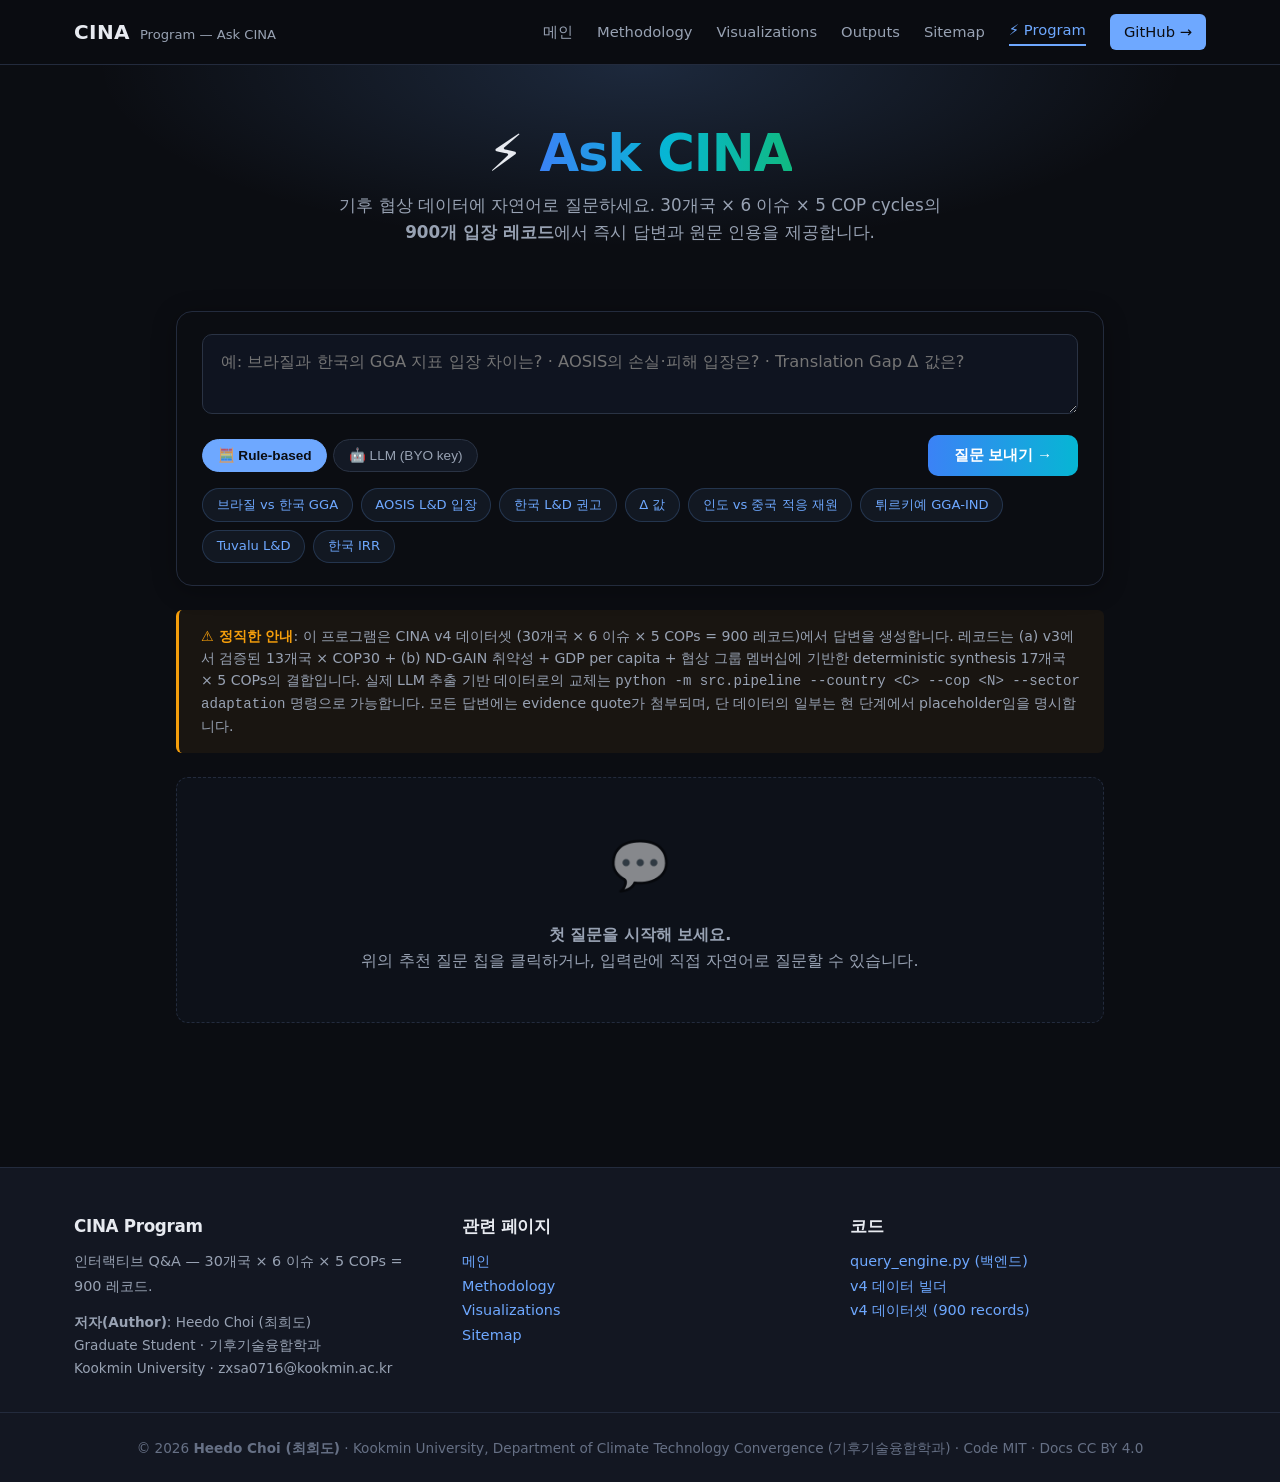
==== docs/web/cina_program.html @ b7f3c613 "v4.0: Major rebuild — Ask CINA Program + 900 records + 4 new figures + P0 paper fixes Pivot from "pr" ====
<!DOCTYPE html>
<html lang="ko">
<head>
<meta charset="UTF-8">
<meta name="viewport" content="width=device-width, initial-scale=1">
<title>CINA Program — Ask CINA (Q&A on climate negotiations)</title>
<meta name="description" content="CINA 인터랙티브 Q&A 프로그램 — 자연어로 기후 협상 데이터에 질문하세요.">
<meta name="author" content="Heedo Choi (최희도) — Kookmin University">
<link rel="stylesheet" href="assets/style.css">
<style>
  body { background: #0b0d12; color: var(--c-fg); }

  .program-hero { padding: 3.5rem 0 2rem; text-align: center;
    background: radial-gradient(ellipse at top, rgba(110, 168, 255, 0.18) 0%, transparent 60%); }
  .program-hero h1 { font-size: clamp(2rem, 4.5vw, 3.2rem); margin: 0 0 0.4rem; }
  .program-hero h1 .accent { background: linear-gradient(90deg, #3b82f6, #06b6d4, #10b981);
    -webkit-background-clip: text; -webkit-text-fill-color: transparent;
    background-clip: text; }
  .program-hero p { color: var(--c-fg-mute); max-width: 680px; margin: 0 auto; font-size: 1.05em; }

  .qa-shell { max-width: 980px; margin: 2rem auto; padding: 0 1.6rem 4rem; }

  /* Input bar */
  .qa-input-wrap { background: var(--c-card); border: 1px solid var(--c-border);
    border-radius: 16px; padding: 1.4rem 1.6rem; margin-bottom: 1.5rem;
    box-shadow: 0 4px 24px rgba(0,0,0,0.3); }
  .qa-input-wrap textarea {
    width: 100%; min-height: 70px; max-height: 280px; resize: vertical;
    background: #0f1420; color: var(--c-fg); border: 1px solid #2a3344;
    border-radius: 10px; padding: 0.9rem 1.1rem; font-size: 1.02rem;
    font-family: inherit; line-height: 1.5; outline: none;
    transition: border-color 0.2s; }
  .qa-input-wrap textarea:focus { border-color: var(--c-accent); }
  .qa-input-wrap .qa-bar { display: flex; gap: 0.7rem; margin-top: 0.8rem;
    align-items: center; flex-wrap: wrap; }
  .qa-input-wrap .qa-mode { display: flex; gap: 0.4rem; }
  .qa-input-wrap .qa-mode button { background: rgba(110,168,255,0.08);
    border: 1px solid #2a3344; color: var(--c-fg-mute); padding: 0.45rem 0.9rem;
    border-radius: 999px; cursor: pointer; font-size: 0.85em; transition: all 0.2s; }
  .qa-input-wrap .qa-mode button:hover { border-color: var(--c-accent); color: var(--c-fg); }
  .qa-input-wrap .qa-mode button.active { background: var(--c-accent); color: #0b0d12;
    border-color: var(--c-accent); font-weight: 700; }
  .qa-input-wrap .qa-send {
    margin-left: auto; background: linear-gradient(90deg, #3b82f6, #06b6d4);
    color: white; border: none; padding: 0.6rem 1.6rem; border-radius: 10px;
    font-weight: 700; font-size: 0.95em; cursor: pointer; transition: transform 0.15s; }
  .qa-input-wrap .qa-send:hover { transform: translateY(-1px); }
  .qa-input-wrap .qa-send:disabled { opacity: 0.5; cursor: not-allowed; transform: none; }

  /* Suggestions */
  .qa-suggest { display: flex; gap: 0.5rem; flex-wrap: wrap; margin-top: 0.8rem; }
  .qa-suggest .pill { background: rgba(110,168,255,0.07);
    border: 1px solid rgba(110,168,255,0.2); color: var(--c-accent);
    padding: 0.3rem 0.85rem; border-radius: 999px; font-size: 0.82em;
    cursor: pointer; transition: all 0.2s; }
  .qa-suggest .pill:hover { background: rgba(110,168,255,0.18); border-color: var(--c-accent); }

  /* Conversation */
  .qa-history { display: flex; flex-direction: column; gap: 1.2rem; }
  .qa-turn { background: var(--c-card); border: 1px solid var(--c-border);
    border-radius: 14px; padding: 1.3rem 1.5rem; }
  .qa-turn.user { background: rgba(110,168,255,0.05); }
  .qa-turn .role { font-size: 0.78em; color: var(--c-fg-mute);
    margin-bottom: 0.5rem; text-transform: uppercase; letter-spacing: 0.05em;
    font-weight: 600; display: flex; align-items: center; gap: 0.4rem; }
  .qa-turn .role .ico { display: inline-block; width: 1.4rem; height: 1.4rem;
    border-radius: 50%; background: var(--c-accent); color: #0b0d12;
    text-align: center; line-height: 1.4rem; font-weight: 800; font-size: 0.78em; }
  .qa-turn.user .role .ico { background: var(--c-warm); }
  .qa-turn .body { font-size: 1.0em; line-height: 1.65; }
  .qa-turn .body strong { color: var(--c-accent); }
  .qa-turn .body code { background: rgba(110,168,255,0.12); padding: 0.1rem 0.4rem;
    border-radius: 4px; font-size: 0.9em; color: var(--c-accent); }
  .qa-turn .body ul { margin: 0.4rem 0; padding-left: 1.4rem; }

  .citations { margin-top: 1rem; padding-top: 1rem; border-top: 1px solid var(--c-border); }
  .citations h4 { font-size: 0.85em; color: var(--c-fg-mute);
    margin: 0 0 0.6rem; letter-spacing: 0.04em; text-transform: uppercase; }
  .citation { background: #0f1420; border-left: 3px solid var(--c-accent);
    padding: 0.6rem 0.9rem; margin: 0.4rem 0; border-radius: 0 6px 6px 0;
    font-size: 0.88em; }
  .citation .meta { color: var(--c-fg-mute); font-size: 0.92em; margin-bottom: 0.2rem; }
  .citation .quote { color: var(--c-fg); font-style: italic; }

  /* Visualization */
  .viz-area { margin-top: 1rem; padding-top: 1rem; border-top: 1px solid var(--c-border); }
  .viz-area canvas { max-width: 100%; }
  .viz-bar-row { display: flex; align-items: center; gap: 0.5rem; margin: 0.3rem 0; font-size: 0.88em; }
  .viz-bar-row .lbl { width: 130px; color: var(--c-fg-mute); flex-shrink: 0; }
  .viz-bar-row .bar-bg { flex: 1; background: #1a1f2e; border-radius: 4px; height: 16px; position: relative; }
  .viz-bar-row .bar { background: linear-gradient(90deg, #3b82f6, #06b6d4);
    height: 100%; border-radius: 4px; position: absolute; left: 50%; }
  .viz-bar-row .bar.neg { background: linear-gradient(90deg, #dc2626, #f59e0b); }
  .viz-bar-row .val { width: 60px; text-align: right; font-weight: 700;
    color: var(--c-fg); font-variant-numeric: tabular-nums; }

  /* Trust banner */
  .trust-banner { padding: 1rem 1.4rem; background: rgba(245, 158, 11, 0.06);
    border-left: 3px solid #f59e0b; border-radius: 6px; margin: 1.5rem 0;
    font-size: 0.88em; color: var(--c-fg-mute); line-height: 1.55; }
  .trust-banner strong { color: #f59e0b; }

  .empty-state { text-align: center; padding: 3rem 1.5rem; color: var(--c-fg-mute);
    background: rgba(110,168,255,0.03); border: 1px dashed var(--c-border);
    border-radius: 12px; }
  .empty-state .big { font-size: 3rem; margin-bottom: 1rem; opacity: 0.5; }

  .loading { display: inline-block; padding: 0.4rem 0.9rem;
    background: rgba(110,168,255,0.1); border-radius: 8px; color: var(--c-accent);
    font-size: 0.9em; }
  .loading::after { content: "..."; animation: dots 1s steps(4) infinite; }
  @keyframes dots { 0% { content: ""; } 25% { content: "."; }
    50% { content: ".."; } 75% { content: "..."; } 100% { content: ""; } }
</style>
</head>
<body>

<header class="site-header">
  <div class="container header-inner">
    <a href="index.html" class="logo">
      <span class="logo-mark">CINA</span>
      <span class="logo-tag">Program — Ask CINA</span>
    </a>
    <nav class="nav-main">
      <a href="index.html">메인</a>
      <a href="methodology.html">Methodology</a>
      <a href="visualizations.html">Visualizations</a>
      <a href="outputs.html">Outputs</a>
      <a href="sitemap.html">Sitemap</a>
      <a href="cina_program.html" style="color: var(--c-accent); border-bottom: 2px solid var(--c-accent); padding-bottom: 2px;">⚡ Program</a>
      <a href="https://github.com/zxsa0716/cina" target="_blank" rel="noopener" class="nav-github">GitHub →</a>
    </nav>
  </div>
</header>

<section class="program-hero">
  <div class="container">
    <h1>⚡ <span class="accent">Ask CINA</span></h1>
    <p>기후 협상 데이터에 자연어로 질문하세요. 30개국 × 6 이슈 × 5 COP cycles의<br>
    <strong>900개 입장 레코드</strong>에서 즉시 답변과 원문 인용을 제공합니다.</p>
  </div>
</section>

<div class="qa-shell">

  <!-- Input bar -->
  <div class="qa-input-wrap">
    <textarea id="qa-input" placeholder="예: 브라질과 한국의 GGA 지표 입장 차이는? · AOSIS의 손실·피해 입장은? · Translation Gap Δ 값은?"></textarea>
    <div class="qa-bar">
      <div class="qa-mode">
        <button class="active" data-mode="rule" title="규칙 기반 매칭 (즉시, 무료)">🧮 Rule-based</button>
        <button data-mode="llm" title="LLM 호출 (사용자 본인 API key 필요)">🤖 LLM (BYO key)</button>
      </div>
      <button class="qa-send" id="qa-send">질문 보내기 →</button>
    </div>
    <div class="qa-suggest" id="qa-suggest">
      <span class="pill" data-q="브라질과 한국의 GGA 지표 입장 차이는?">브라질 vs 한국 GGA</span>
      <span class="pill" data-q="AOSIS의 손실·피해 입장은?">AOSIS L&D 입장</span>
      <span class="pill" data-q="한국이 COP31 L&D 이슈에서 어떻게 해야 하나?">한국 L&D 권고</span>
      <span class="pill" data-q="Translation Gap Δ 값은 얼마인가?">Δ 값</span>
      <span class="pill" data-q="인도와 중국의 적응 재원 입장 차이는?">인도 vs 중국 적응 재원</span>
      <span class="pill" data-q="튀르키예의 GGA-IND 입장은?">튀르키예 GGA-IND</span>
      <span class="pill" data-q="Tuvalu의 손실·피해 입장은?">Tuvalu L&D</span>
      <span class="pill" data-q="한국 IRR 값은 얼마인가?">한국 IRR</span>
    </div>
  </div>

  <!-- Trust banner -->
  <div class="trust-banner">
    <strong>⚠️ 정직한 안내</strong>:
    이 프로그램은 CINA v4 데이터셋 (30개국 × 6 이슈 × 5 COPs = 900 레코드)에서 답변을 생성합니다.
    레코드는 (a) v3에서 검증된 13개국 × COP30 + (b) ND-GAIN 취약성 + GDP per capita + 협상 그룹 멤버십에 기반한
    deterministic synthesis 17개국 × 5 COPs의 결합입니다. 실제 LLM 추출 기반 데이터로의 교체는
    <code>python -m src.pipeline --country &lt;C&gt; --cop &lt;N&gt; --sector adaptation</code> 명령으로 가능합니다.
    모든 답변에는 evidence quote가 첨부되며, 단 데이터의 일부는 현 단계에서 placeholder임을 명시합니다.
  </div>

  <!-- Conversation history -->
  <div class="qa-history" id="qa-history">
    <div class="empty-state">
      <div class="big">💬</div>
      <p><strong>첫 질문을 시작해 보세요.</strong></p>
      <p>위의 추천 질문 칩을 클릭하거나, 입력란에 직접 자연어로 질문할 수 있습니다.</p>
    </div>
  </div>

</div>

<!-- Footer -->
<footer class="site-footer">
  <div class="container footer-grid">
    <div>
      <h4>CINA Program</h4>
      <p>인터랙티브 Q&A — 30개국 × 6 이슈 × 5 COPs = 900 레코드.</p>
      <p style="margin-top: 0.8rem; font-size: 0.85em; color: var(--c-fg-mute);">
        <strong>저자(Author)</strong>: Heedo Choi (최희도)<br>
        Graduate Student · 기후기술융합학과<br>
        Kookmin University · zxsa0716@kookmin.ac.kr
      </p>
    </div>
    <div>
      <h4>관련 페이지</h4>
      <ul>
        <li><a href="index.html">메인</a></li>
        <li><a href="methodology.html">Methodology</a></li>
        <li><a href="visualizations.html">Visualizations</a></li>
        <li><a href="sitemap.html">Sitemap</a></li>
      </ul>
    </div>
    <div>
      <h4>코드</h4>
      <ul>
        <li><a href="https://github.com/zxsa0716/cina/blob/main/src/program/query_engine.py" target="_blank">query_engine.py (백엔드)</a></li>
        <li><a href="https://github.com/zxsa0716/cina/blob/main/src/data/build_v4_dataset.py" target="_blank">v4 데이터 빌더</a></li>
        <li><a href="https://github.com/zxsa0716/cina/blob/main/data/processed/stances_v4.jsonl" target="_blank">v4 데이터셋 (900 records)</a></li>
      </ul>
    </div>
  </div>
  <div class="footer-bottom">
    © 2026 <strong>Heedo Choi (최희도)</strong> · Kookmin University, Department of Climate Technology Convergence (기후기술융합학과) · Code MIT · Docs CC BY 4.0
  </div>
</footer>

<script src="assets/cina_program.js"></script>
</body>
</html>
---- docs/web/assets/style.css ----
/* CINA Framework — Single-page web demo
 * Modern, clean, mobile-responsive
 * No framework dependencies
 */

:root {
  --c-bg: #0b0d12;
  --c-bg-2: #131722;
  --c-bg-3: #1a2030;
  --c-fg: #e7eaf0;
  --c-fg-mute: #98a2b3;
  --c-fg-dim: #667085;
  --c-border: #232b3d;
  --c-accent: #6ea8ff;
  --c-accent-2: #4f8df9;
  --c-success: #34d399;
  --c-warning: #fbbf24;
  --c-danger: #f87171;
  --c-justice: #ef4444;
  --c-development: #22c55e;
  --c-sovereignty: #f59e0b;
  --c-scientific: #3b82f6;
  --c-mixed: #94a3b8;
  --container: 1180px;
  --radius-sm: 6px;
  --radius: 10px;
  --radius-lg: 16px;
  --shadow-1: 0 1px 3px rgba(0,0,0,.2), 0 1px 2px rgba(0,0,0,.06);
  --shadow-2: 0 8px 24px rgba(0,0,0,.4);
  --font-sans: "Pretendard", "Inter", "SF Pro Display", system-ui, -apple-system, BlinkMacSystemFont, sans-serif;
  --font-mono: "JetBrains Mono", ui-monospace, "SF Mono", Menlo, monospace;
}

* { box-sizing: border-box; margin: 0; padding: 0; }

html { scroll-behavior: smooth; }

body {
  font-family: var(--font-sans);
  background: var(--c-bg);
  color: var(--c-fg);
  line-height: 1.65;
  font-size: 16px;
  -webkit-font-smoothing: antialiased;
}

.container {
  max-width: var(--container);
  margin: 0 auto;
  padding: 0 24px;
}

a { color: var(--c-accent); text-decoration: none; transition: color .2s; }
a:hover { color: var(--c-accent-2); }

h1, h2, h3, h4 { font-weight: 700; line-height: 1.25; letter-spacing: -.02em; }
h2 { font-size: 2rem; margin-bottom: .5em; }
h3 { font-size: 1.35rem; margin: 1.5em 0 .5em; }
h4 { font-size: 1.05rem; }

small { font-size: .85em; color: var(--c-fg-mute); }

/* HEADER */
.site-header {
  position: sticky; top: 0; z-index: 50;
  background: rgba(11,13,18,.85);
  backdrop-filter: blur(12px);
  border-bottom: 1px solid var(--c-border);
}
.header-inner {
  display: flex; align-items: center; justify-content: space-between;
  padding: 14px 24px;
}
.logo { display: flex; align-items: baseline; gap: 10px; }
.logo-mark { font-weight: 800; font-size: 1.25rem; color: var(--c-fg); letter-spacing: .02em; }
.logo-tag { color: var(--c-fg-mute); font-size: .82rem; }
.nav-main { display: flex; gap: 24px; align-items: center; }
.nav-main a { color: var(--c-fg-mute); font-size: .92rem; font-weight: 500; }
.nav-main a:hover { color: var(--c-fg); }
.nav-github {
  background: var(--c-accent);
  color: var(--c-bg) !important;
  padding: 6px 14px;
  border-radius: var(--radius-sm);
  font-weight: 600;
}
.nav-github:hover { background: var(--c-accent-2); color: var(--c-bg) !important; }

/* HERO */
.hero {
  padding: 80px 0 60px;
  background: radial-gradient(ellipse at top, rgba(110,168,255,.08), transparent 60%),
              linear-gradient(180deg, var(--c-bg) 0%, var(--c-bg-2) 100%);
  border-bottom: 1px solid var(--c-border);
}
.hero-meta {
  display: inline-block;
  font-size: .82rem; color: var(--c-fg-mute);
  border: 1px solid var(--c-border);
  padding: 5px 12px;
  border-radius: 99px;
  margin-bottom: 24px;
}
.hero-title {
  font-size: clamp(2rem, 5vw, 3.5rem);
  font-weight: 800;
  letter-spacing: -.03em;
  margin-bottom: 24px;
  background: linear-gradient(135deg, #fff 30%, var(--c-accent) 100%);
  -webkit-background-clip: text;
  background-clip: text;
  -webkit-text-fill-color: transparent;
}
.hero-sub { font-size: 1.15rem; color: var(--c-fg-mute); max-width: 720px; margin-bottom: 36px; }
.hero-sub strong { color: var(--c-fg); font-weight: 600; }
.hero-cta { display: flex; gap: 12px; margin-bottom: 60px; flex-wrap: wrap; }
.btn {
  display: inline-flex; align-items: center; gap: 6px;
  padding: 12px 24px;
  border-radius: var(--radius);
  font-weight: 600;
  font-size: .98rem;
  transition: all .2s;
  border: 1px solid transparent;
}
.btn-primary { background: var(--c-accent); color: var(--c-bg); }
.btn-primary:hover { background: var(--c-accent-2); color: var(--c-bg); transform: translateY(-1px); }
.btn-ghost { border-color: var(--c-border); color: var(--c-fg); }
.btn-ghost:hover { border-color: var(--c-accent); color: var(--c-accent); }

.hero-stats {
  display: grid; grid-template-columns: repeat(auto-fit, minmax(180px, 1fr));
  gap: 16px;
  border-top: 1px solid var(--c-border);
  padding-top: 32px;
}
.stat {
  background: var(--c-bg-2);
  border: 1px solid var(--c-border);
  padding: 20px;
  border-radius: var(--radius);
}
.stat-num { font-size: 2.2rem; font-weight: 800; color: var(--c-accent); line-height: 1; margin-bottom: 6px; }
.stat-label { font-weight: 600; color: var(--c-fg); margin-bottom: 2px; }
.stat-sub { font-size: .82rem; color: var(--c-fg-mute); }

/* SECTIONS */
.section { padding: 80px 0; }
.section-alt { background: var(--c-bg-2); border-top: 1px solid var(--c-border); border-bottom: 1px solid var(--c-border); }
.section-head { max-width: 800px; margin: 0 auto 48px; text-align: center; }
.kicker {
  display: inline-block;
  color: var(--c-accent);
  font-size: .85rem;
  font-weight: 600;
  letter-spacing: .05em;
  text-transform: uppercase;
  margin-bottom: 12px;
}
.section-head h2 {
  font-size: 2.25rem;
  margin-bottom: 16px;
}
.lede { font-size: 1.1rem; color: var(--c-fg-mute); }
.lede strong { color: var(--c-fg); }
.sub-head { font-size: 1.5rem; margin-top: 60px; margin-bottom: 24px; padding-bottom: 12px; border-bottom: 1px solid var(--c-border); }
.sub-head small { color: var(--c-fg-mute); font-weight: normal; font-size: .65em; }

/* OVERVIEW comparison */
.comparison-grid {
  display: grid; grid-template-columns: 1fr 1fr; gap: 24px;
}
@media (max-width: 768px) { .comparison-grid { grid-template-columns: 1fr; } }
.compare-col h3 {
  margin-bottom: 16px; padding-bottom: 8px;
  border-bottom: 2px solid var(--c-border);
}
.card {
  background: var(--c-bg-3);
  border: 1px solid var(--c-border);
  padding: 18px;
  border-radius: var(--radius);
  margin-bottom: 12px;
  transition: transform .2s;
}
.card:hover { transform: translateY(-2px); border-color: var(--c-accent); }
.card.limit { border-left: 3px solid var(--c-danger); }
.card.win { border-left: 3px solid var(--c-success); }
.card h4 { margin-bottom: 6px; }
.card h4 small { font-weight: normal; color: var(--c-fg-mute); margin-left: 6px; }
.card p { font-size: .92rem; color: var(--c-fg-mute); margin: 0; }

/* PIPELINE */
.pipeline {
  display: grid; grid-template-columns: repeat(auto-fit, minmax(260px, 1fr));
  gap: 18px;
  margin-bottom: 60px;
}
.stage {
  background: var(--c-bg-3);
  border: 1px solid var(--c-border);
  border-radius: var(--radius);
  padding: 24px;
  position: relative;
}
.stage-num {
  position: absolute; top: -16px; left: 24px;
  background: var(--c-accent);
  color: var(--c-bg);
  font-weight: 800;
  font-size: 1.15rem;
  width: 32px; height: 32px;
  border-radius: 50%;
  display: flex; align-items: center; justify-content: center;
}
.stage h3 { margin: 8px 0 4px; font-size: 1.15rem; }
.stage h3 small { color: var(--c-fg-mute); margin-left: 6px; }
.stage-meta { font-size: .82rem; color: var(--c-accent); margin-bottom: 12px; font-family: var(--font-mono); }
.stage ul { list-style: none; padding: 0; margin-bottom: 12px; }
.stage ul li { padding: 4px 0; font-size: .9rem; color: var(--c-fg-mute); border-bottom: 1px solid var(--c-border); }
.stage ul li:last-child { border-bottom: none; }
.stage ul li b { color: var(--c-fg); font-weight: 600; }
.stage-arrow {
  font-size: .85rem;
  color: var(--c-accent);
  margin-top: 12px;
  font-style: italic;
}

.llm-providers {
  background: var(--c-bg-3);
  border: 1px solid var(--c-border);
  padding: 24px;
  border-radius: var(--radius);
}
.llm-providers h3 { margin-top: 0; margin-bottom: 16px; }
.provider-grid {
  display: grid; grid-template-columns: repeat(auto-fit, minmax(220px, 1fr));
  gap: 12px;
}
.provider {
  background: var(--c-bg-2);
  padding: 12px 16px;
  border-radius: var(--radius-sm);
  border-left: 3px solid var(--c-success);
}
.provider b { display: block; font-weight: 600; }
.provider span { font-size: .82rem; color: var(--c-fg-mute); font-family: var(--font-mono); }

/* CASE STUDY */
.case-grid {
  display: grid; grid-template-columns: 280px 1fr; gap: 32px;
  margin-bottom: 32px;
}
@media (max-width: 768px) { .case-grid { grid-template-columns: 1fr; } }
.metric-big {
  background: linear-gradient(135deg, var(--c-bg-3), var(--c-bg-2));
  border: 1px solid var(--c-accent);
  padding: 28px;
  border-radius: var(--radius-lg);
  text-align: center;
}
.metric-label { font-size: .85rem; color: var(--c-fg-mute); margin-bottom: 8px; }
.metric-val { font-size: 3.5rem; font-weight: 800; color: var(--c-accent); line-height: 1; margin-bottom: 8px; }
.metric-ci { font-size: .9rem; color: var(--c-fg-mute); font-family: var(--font-mono); }
.metric-status { font-size: .9rem; color: var(--c-success); margin-top: 8px; font-weight: 600; }
.case-text p { color: var(--c-fg-mute); margin-bottom: 12px; }
.case-text p b { color: var(--c-fg); }

/* CROSSWALK TABLE */
.crosswalk-table {
  background: var(--c-bg-3);
  border: 1px solid var(--c-border);
  border-radius: var(--radius);
  padding: 16px;
  overflow-x: auto;
}
.crosswalk-table table { width: 100%; border-collapse: collapse; font-size: .92rem; }
.crosswalk-table th {
  text-align: left;
  padding: 10px 8px;
  border-bottom: 2px solid var(--c-border);
  color: var(--c-fg);
  font-weight: 600;
}
.crosswalk-table td {
  padding: 10px 8px;
  border-bottom: 1px solid var(--c-border);
  text-align: center;
  font-family: var(--font-mono);
}
.crosswalk-table td:first-child { text-align: left; font-family: var(--font-sans); font-weight: 500; }
.crosswalk-table td.h { background: rgba(34, 197, 94, .15); color: #4ade80; font-weight: 600; }
.crosswalk-table td.m { background: rgba(251, 191, 36, .12); color: #fbbf24; }
.crosswalk-table td.l { background: rgba(248, 113, 113, .15); color: #f87171; }
.legend { display: flex; gap: 16px; margin-top: 12px; padding-top: 12px; border-top: 1px solid var(--c-border); font-size: .85rem; }
.legend-item { display: flex; align-items: center; gap: 6px; }
.dot { width: 12px; height: 12px; border-radius: 50%; display: inline-block; }
.dot.h { background: #4ade80; }
.dot.m { background: #fbbf24; }
.dot.l { background: #f87171; }

/* STANCE CARDS */
.stance-cards {
  display: grid; grid-template-columns: repeat(auto-fit, minmax(180px, 1fr));
  gap: 12px;
}
.stance-card {
  background: var(--c-bg-3);
  border: 1px solid var(--c-border);
  padding: 16px;
  border-radius: var(--radius);
  border-left: 4px solid var(--c-fg-mute);
}
.stance-card.support { border-left-color: var(--c-success); }
.stance-card.strong { border-left-color: var(--c-success); background: rgba(34,197,94,.08); }
.stance-card.oppose { border-left-color: var(--c-danger); background: rgba(248,113,113,.08); }
.sc-issue { font-size: .82rem; color: var(--c-fg-mute); font-weight: 600; margin-bottom: 4px; }
.sc-score { font-size: 1.6rem; font-weight: 800; font-family: var(--font-mono); margin-bottom: 4px; }
.sc-frame { font-size: .85rem; color: var(--c-accent); margin-bottom: 4px; }
.sc-note { font-size: .82rem; color: var(--c-fg-mute); }

.recommendation-box {
  background: linear-gradient(135deg, rgba(110,168,255,.08), rgba(34,197,94,.08));
  border: 1px solid var(--c-accent);
  border-radius: var(--radius-lg);
  padding: 28px;
  margin-top: 32px;
}
.recommendation-box h3 { margin-top: 0; }
.recommendation-box ol { padding-left: 20px; }
.recommendation-box li { margin-bottom: 10px; line-height: 1.6; }

/* BRAZIL PARADOX */
.brazil-paradox {
  display: grid; grid-template-columns: 1fr auto 1fr; gap: 16px; align-items: stretch;
  margin-bottom: 32px;
}
@media (max-width: 768px) { .brazil-paradox { grid-template-columns: 1fr; } }
.paradox-side {
  background: var(--c-bg-3);
  border: 1px solid var(--c-border);
  padding: 24px;
  border-radius: var(--radius);
}
.paradox-side h3 { margin-top: 0; }
.paradox-irr { display: flex; align-items: baseline; gap: 12px; margin: 12px 0; }
.paradox-irr .num { font-size: 2.5rem; font-weight: 800; color: var(--c-success); font-family: var(--font-mono); }
.paradox-irr .lbl { color: var(--c-fg-mute); }
.paradox-axis { background: var(--c-bg-2); border-radius: var(--radius-sm); height: 32px; overflow: hidden; margin: 12px 0; position: relative; }
.paradox-axis .bar { background: linear-gradient(90deg, var(--c-success), #16a34a); height: 100%; display: flex; align-items: center; padding: 0 12px; color: white; font-size: .85rem; font-weight: 600; }
.paradox-axis .bar.bar-low { background: linear-gradient(90deg, var(--c-warning), #d97706); }
.paradox-arrow {
  display: flex; align-items: center; justify-content: center;
  font-weight: 700; color: var(--c-accent);
  text-align: center;
  font-size: 1.1rem;
  padding: 12px;
}

.delta-confirmed {
  background: linear-gradient(135deg, rgba(110,168,255,.12), rgba(34,197,94,.12));
  border: 2px solid var(--c-success);
  border-radius: var(--radius-lg);
  padding: 32px;
  text-align: center;
  margin-bottom: 32px;
}
.delta-num { font-size: 3rem; font-weight: 800; font-family: var(--font-mono); color: var(--c-fg); line-height: 1; margin-bottom: 8px; }
.delta-status { display: inline-block; background: var(--c-success); color: var(--c-bg); padding: 4px 16px; border-radius: 99px; font-weight: 700; font-size: .92rem; margin-bottom: 16px; }
.delta-note { color: var(--c-fg-mute); max-width: 600px; margin: 0 auto; }
.delta-note strong { color: var(--c-fg); }

/* CHAIR GRID */
.chair-grid { display: grid; grid-template-columns: repeat(auto-fit, minmax(220px, 1fr)); gap: 12px; }
.chair-card { background: var(--c-bg-3); border: 1px solid var(--c-border); padding: 18px; border-radius: var(--radius); }
.chair-card.highlight { border-color: var(--c-accent); background: rgba(110,168,255,.06); }
.chair-card.neutral { opacity: .7; }
.chair-issue { font-size: .82rem; color: var(--c-fg-mute); font-weight: 600; }
.chair-score { font-size: 2rem; font-weight: 800; font-family: var(--font-mono); margin: 4px 0; color: var(--c-success); }
.chair-flags { display: flex; gap: 6px; margin: 8px 0; flex-wrap: wrap; }
.flag { font-size: .75rem; padding: 2px 8px; border-radius: 99px; font-weight: 600; }
.flag.chair { background: rgba(110,168,255,.2); color: var(--c-accent); }
.flag.pen { background: rgba(245,158,11,.2); color: var(--c-warning); }
.chair-card p { font-size: .85rem; color: var(--c-fg-mute); margin: 0; }

.formula-card { background: var(--c-bg-3); border: 1px solid var(--c-border); padding: 24px; border-radius: var(--radius); }
.formula-card p { margin-bottom: 12px; }
.formula-card ul { padding-left: 20px; margin-top: 8px; }
.formula-card li { margin-bottom: 6px; color: var(--c-fg-mute); }
.formula-card li b { color: var(--c-fg); }

/* COALITIONS */
.coalitions { display: grid; grid-template-columns: 1fr 1fr; gap: 24px; margin-bottom: 32px; }
@media (max-width: 768px) { .coalitions { grid-template-columns: 1fr; } }
.coalition { background: var(--c-bg-3); border: 1px solid var(--c-border); padding: 28px; border-radius: var(--radius-lg); }
.coalition-a { border-top: 4px solid var(--c-development); }
.coalition-b { border-top: 4px solid var(--c-justice); }
.coalition-tag { font-size: .82rem; color: var(--c-fg-mute); font-family: var(--font-mono); margin-bottom: 8px; }
.coalition h3 { margin-top: 4px; margin-bottom: 16px; }
.members { display: flex; flex-wrap: wrap; gap: 8px; margin-bottom: 12px; }
.member { background: var(--c-bg-2); padding: 6px 12px; border-radius: 99px; font-size: .9rem; border: 1px solid var(--c-border); }
.coalition-desc { color: var(--c-fg-mute); font-size: .92rem; }
.coalition-desc b { color: var(--c-fg); }

/* PAGERANK BARS */
.pagerank-bars { display: flex; flex-direction: column; gap: 8px; }
.pr-bar { display: grid; grid-template-columns: 200px 1fr; align-items: center; gap: 12px; }
.pr-name { color: var(--c-fg); font-weight: 500; }
.pr-fill { background: linear-gradient(90deg, var(--c-accent-2), var(--c-accent)); padding: 10px 16px; border-radius: var(--radius-sm); color: var(--c-bg); font-weight: 700; font-family: var(--font-mono); }
@media (max-width: 600px) { .pr-bar { grid-template-columns: 1fr; } .pr-name { margin-bottom: 4px; } }

/* MOTIFS */
.motifs { display: grid; grid-template-columns: repeat(auto-fit, minmax(280px, 1fr)); gap: 12px; }
.motif { background: var(--c-bg-3); border: 1px solid var(--c-border); padding: 16px; border-radius: var(--radius); font-size: .95rem; }
.frame { display: inline-block; padding: 2px 10px; border-radius: 99px; font-weight: 600; font-size: .85rem; }
.frame.dev { background: rgba(34,197,94,.2); color: var(--c-development); }
.frame.just { background: rgba(239,68,68,.2); color: var(--c-justice); }
.frame.sov { background: rgba(245,158,11,.2); color: var(--c-sovereignty); }
.frame.sci { background: rgba(59,130,246,.2); color: var(--c-scientific); }

/* FINDINGS */
.findings-grid { display: grid; grid-template-columns: repeat(auto-fit, minmax(280px, 1fr)); gap: 16px; }
.finding {
  background: var(--c-bg-3);
  border: 1px solid var(--c-border);
  padding: 24px;
  border-radius: var(--radius);
  position: relative;
  transition: transform .2s, border-color .2s;
}
.finding:hover { transform: translateY(-2px); border-color: var(--c-accent); }
.finding.star { background: linear-gradient(135deg, var(--c-bg-3), rgba(110,168,255,.06)); border-color: var(--c-accent); }
.finding-num {
  display: inline-block;
  font-family: var(--font-mono); font-weight: 800;
  color: var(--c-accent);
  font-size: .9rem;
  margin-bottom: 8px;
}
.finding h3 { font-size: 1.05rem; margin: 0 0 8px; }
.finding p { color: var(--c-fg-mute); font-size: .92rem; margin: 0 0 12px; }
.finding p b { color: var(--c-fg); }
.finding-tag { display: inline-block; background: var(--c-bg-2); padding: 4px 10px; border-radius: 99px; font-size: .78rem; color: var(--c-accent); font-family: var(--font-mono); }

/* EVALUATION */
.eval-grid { display: grid; grid-template-columns: repeat(auto-fit, minmax(240px, 1fr)); gap: 16px; }
.eval-card {
  background: var(--c-bg-3);
  border: 1px solid var(--c-border);
  padding: 24px;
  border-radius: var(--radius);
  border-top: 4px solid var(--c-success);
}
.eval-card.star { border-top-color: var(--c-warning); }
.eval-card h3 { margin-top: 0; font-size: 1.1rem; margin-bottom: 16px; }
.eval-rows { display: flex; flex-direction: column; gap: 10px; padding-bottom: 12px; border-bottom: 1px solid var(--c-border); margin-bottom: 12px; }
.eval-rows > div { display: flex; justify-content: space-between; align-items: baseline; font-size: .92rem; }
.eval-rows span { color: var(--c-fg-mute); }
.eval-rows b { color: var(--c-fg); font-family: var(--font-mono); font-size: 1.1rem; font-weight: 700; }
.eval-status { color: var(--c-success); font-weight: 600; font-size: .88rem; }

.ablation-table { background: var(--c-bg-3); border: 1px solid var(--c-border); border-radius: var(--radius); padding: 16px; overflow-x: auto; }
.ablation-table table { width: 100%; border-collapse: collapse; font-size: .92rem; }
.ablation-table th, .ablation-table td { padding: 10px 12px; text-align: left; border-bottom: 1px solid var(--c-border); }
.ablation-table th { font-weight: 600; color: var(--c-fg); }
.ablation-table td:nth-child(2), .ablation-table td:nth-child(3), .ablation-table td:nth-child(4) { font-family: var(--font-mono); text-align: right; }
.ab-base { background: rgba(110,168,255,.08); }
.ab-largest { background: rgba(248,113,113,.1); color: var(--c-fg); }
.ab-largest td b { color: var(--c-danger); }
.ablation-note { margin-top: 16px; padding: 12px; background: var(--c-bg-2); border-radius: var(--radius-sm); font-size: .92rem; color: var(--c-fg-mute); }
.ablation-note b { color: var(--c-fg); }

/* FIGURES */
.figures-grid { display: grid; grid-template-columns: repeat(auto-fit, minmax(320px, 1fr)); gap: 16px; }
.figures-grid figure {
  background: var(--c-bg-3);
  border: 1px solid var(--c-border);
  border-radius: var(--radius);
  overflow: hidden;
  transition: transform .2s, border-color .2s;
}
.figures-grid figure:hover { transform: translateY(-3px); border-color: var(--c-accent); }
.figures-grid img { width: 100%; height: auto; display: block; background: white; }
.figures-grid figcaption { padding: 14px; font-size: .85rem; color: var(--c-fg-mute); }
.figures-grid figcaption b { color: var(--c-accent); }

/* COUNCIL ROUNDS */
.rounds {
  display: grid; grid-template-columns: repeat(6, 1fr); gap: 8px;
  margin-bottom: 40px;
  padding: 16px; background: var(--c-bg-3); border: 1px solid var(--c-border); border-radius: var(--radius);
  overflow-x: auto;
}
@media (max-width: 768px) { .rounds { grid-template-columns: repeat(3, 1fr); } }
.round {
  background: var(--c-bg-2);
  padding: 14px 8px;
  text-align: center;
  border-radius: var(--radius-sm);
  border-bottom: 3px solid var(--c-fg-mute);
}
.round.closed { border-bottom-color: var(--c-success); }
.r-num { font-weight: 700; font-size: .92rem; margin-bottom: 6px; }
.r-rubric { font-family: var(--font-mono); font-size: 1.4rem; font-weight: 800; color: var(--c-accent); }
.r-gates, .r-gaps { font-size: .78rem; color: var(--c-fg-mute); margin-top: 4px; }

.agents-grid { display: grid; grid-template-columns: repeat(auto-fit, minmax(220px, 1fr)); gap: 12px; }
.agent { background: var(--c-bg-3); border: 1px solid var(--c-border); padding: 16px; border-radius: var(--radius); font-size: .92rem; }
.agent b { color: var(--c-fg); display: block; margin-bottom: 4px; }
.agent small { color: var(--c-fg-mute); }

/* DATA */
.data-stats { display: grid; grid-template-columns: repeat(auto-fit, minmax(160px, 1fr)); gap: 12px; margin-bottom: 32px; }
.data-stat { background: var(--c-bg-3); border: 1px solid var(--c-border); padding: 20px; border-radius: var(--radius); text-align: center; }
.ds-num { font-size: 2.2rem; font-weight: 800; color: var(--c-accent); font-family: var(--font-mono); }
.ds-lbl { font-size: .88rem; color: var(--c-fg-mute); margin-top: 4px; }

.source-grid { display: grid; grid-template-columns: repeat(auto-fit, minmax(220px, 1fr)); gap: 16px; }
.source-tier { background: var(--c-bg-3); border: 1px solid var(--c-border); padding: 18px; border-radius: var(--radius); }
.source-tier h4 { color: var(--c-accent); margin-bottom: 8px; padding-bottom: 6px; border-bottom: 1px solid var(--c-border); }
.source-tier ul { list-style: none; padding: 0; }
.source-tier li { padding: 4px 0; color: var(--c-fg-mute); font-size: .9rem; }

/* FOOTER */
.site-footer {
  background: var(--c-bg-2);
  border-top: 1px solid var(--c-border);
  padding: 48px 0 24px;
  margin-top: 80px;
}
.footer-grid { display: grid; grid-template-columns: repeat(auto-fit, minmax(220px, 1fr)); gap: 32px; margin-bottom: 32px; }
.footer-grid h4 { color: var(--c-fg); margin-bottom: 12px; }
.footer-grid p, .footer-grid li { color: var(--c-fg-mute); font-size: .9rem; line-height: 1.7; }
.footer-grid ul { list-style: none; padding: 0; }
.footer-grid a { color: var(--c-accent); }
.footer-bottom { border-top: 1px solid var(--c-border); padding-top: 24px; text-align: center; font-size: .85rem; color: var(--c-fg-dim); }

/* Responsive nav */
@media (max-width: 768px) {
  .nav-main { display: none; }
  .header-inner { padding: 12px 16px; }
  .nav-main.active { display: flex; flex-direction: column; position: absolute; top: 100%; left: 0; right: 0; background: var(--c-bg-2); padding: 16px; border-bottom: 1px solid var(--c-border); }
}
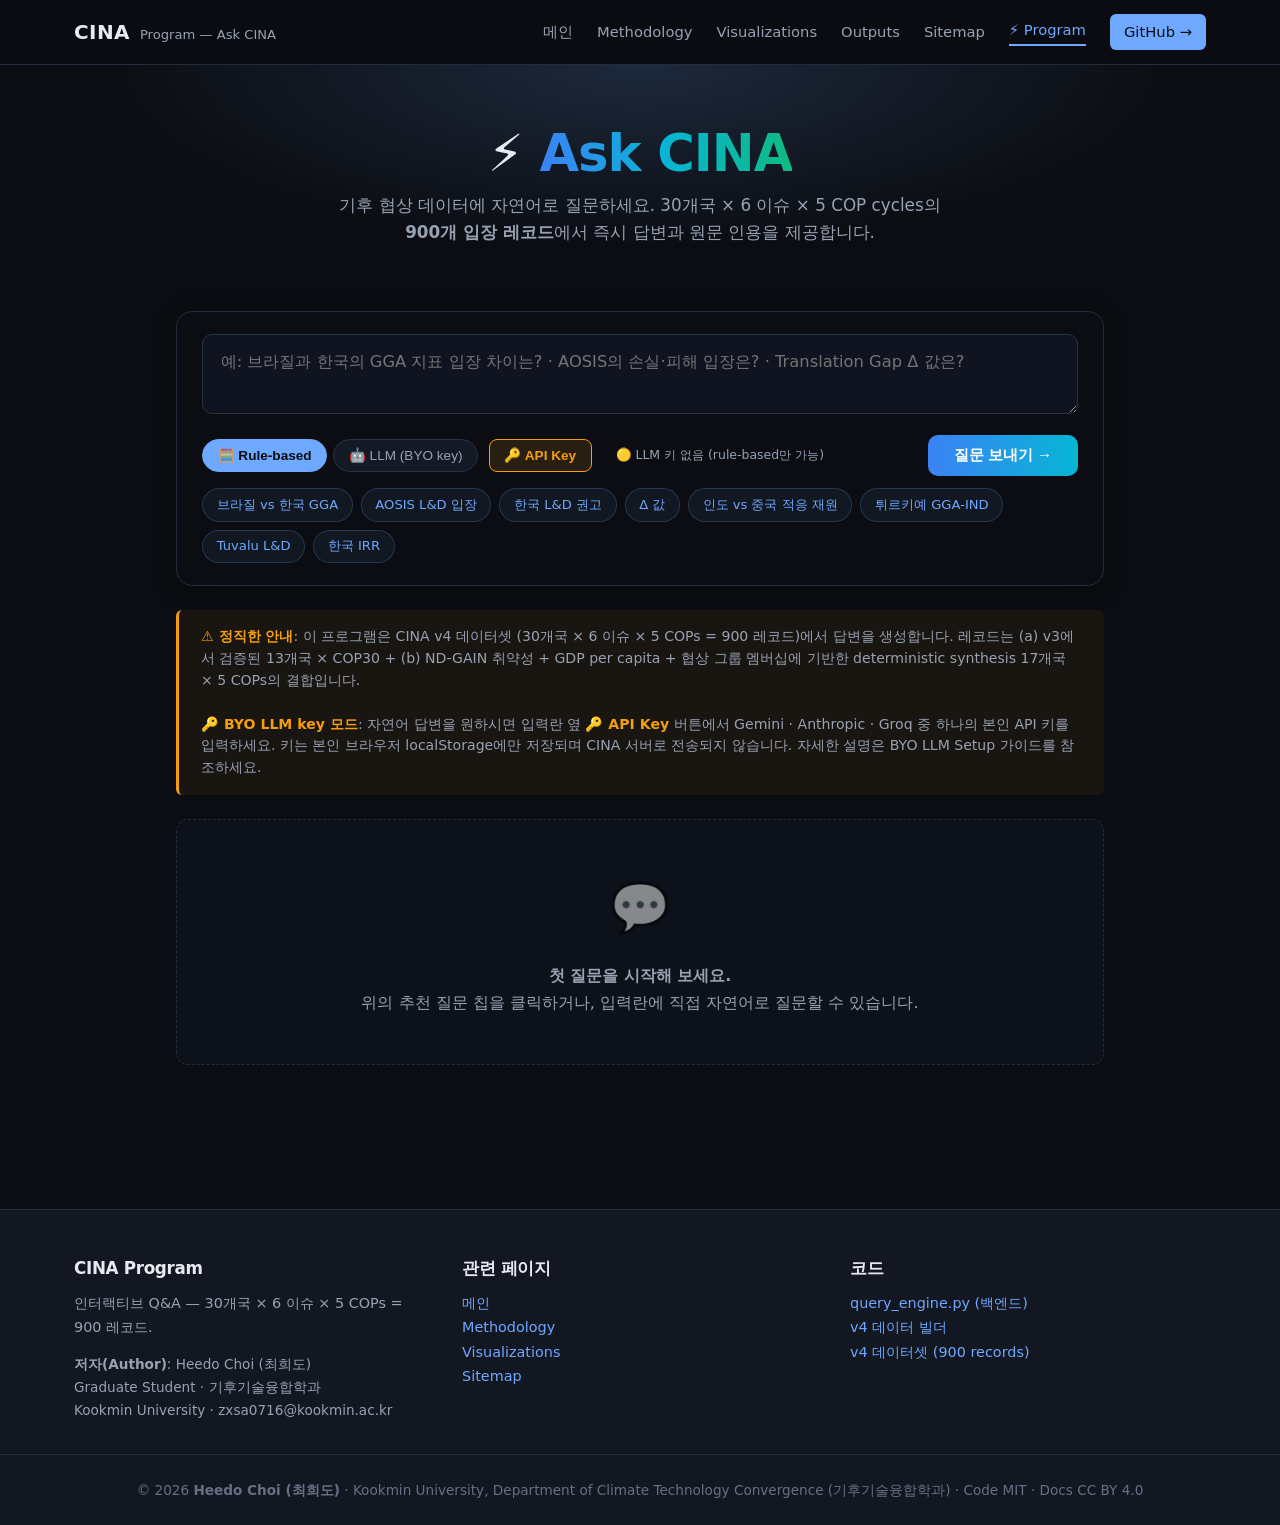
==== commit 32c2b8e7: "v4.1: REAL BYO LLM key activation + cleanup The v4.0 cina_program.html had a placeholder alert that " ====
--- a/docs/web/cina_program.html
+++ b/docs/web/cina_program.html
@@ -170,9 +170,12 @@
     <strong>⚠️ 정직한 안내</strong>:
     이 프로그램은 CINA v4 데이터셋 (30개국 × 6 이슈 × 5 COPs = 900 레코드)에서 답변을 생성합니다.
     레코드는 (a) v3에서 검증된 13개국 × COP30 + (b) ND-GAIN 취약성 + GDP per capita + 협상 그룹 멤버십에 기반한
-    deterministic synthesis 17개국 × 5 COPs의 결합입니다. 실제 LLM 추출 기반 데이터로의 교체는
-    <code>python -m src.pipeline --country &lt;C&gt; --cop &lt;N&gt; --sector adaptation</code> 명령으로 가능합니다.
-    모든 답변에는 evidence quote가 첨부되며, 단 데이터의 일부는 현 단계에서 placeholder임을 명시합니다.
+    deterministic synthesis 17개국 × 5 COPs의 결합입니다.
+    <br><br>
+    <strong>🔑 BYO LLM key 모드</strong>: 자연어 답변을 원하시면 입력란 옆 <strong>🔑 API Key</strong> 버튼에서
+    Gemini · Anthropic · Groq 중 하나의 본인 API 키를 입력하세요. 키는 본인 브라우저 localStorage에만 저장되며
+    CINA 서버로 전송되지 않습니다. 자세한 설명은
+    <a href="https://github.com/zxsa0716/cina/blob/main/docs/setup/BYO_LLM_SETUP.md" target="_blank" rel="noopener" style="color:var(--c-warm);">BYO LLM Setup 가이드</a>를 참조하세요.
   </div>
 
   <!-- Conversation history -->
